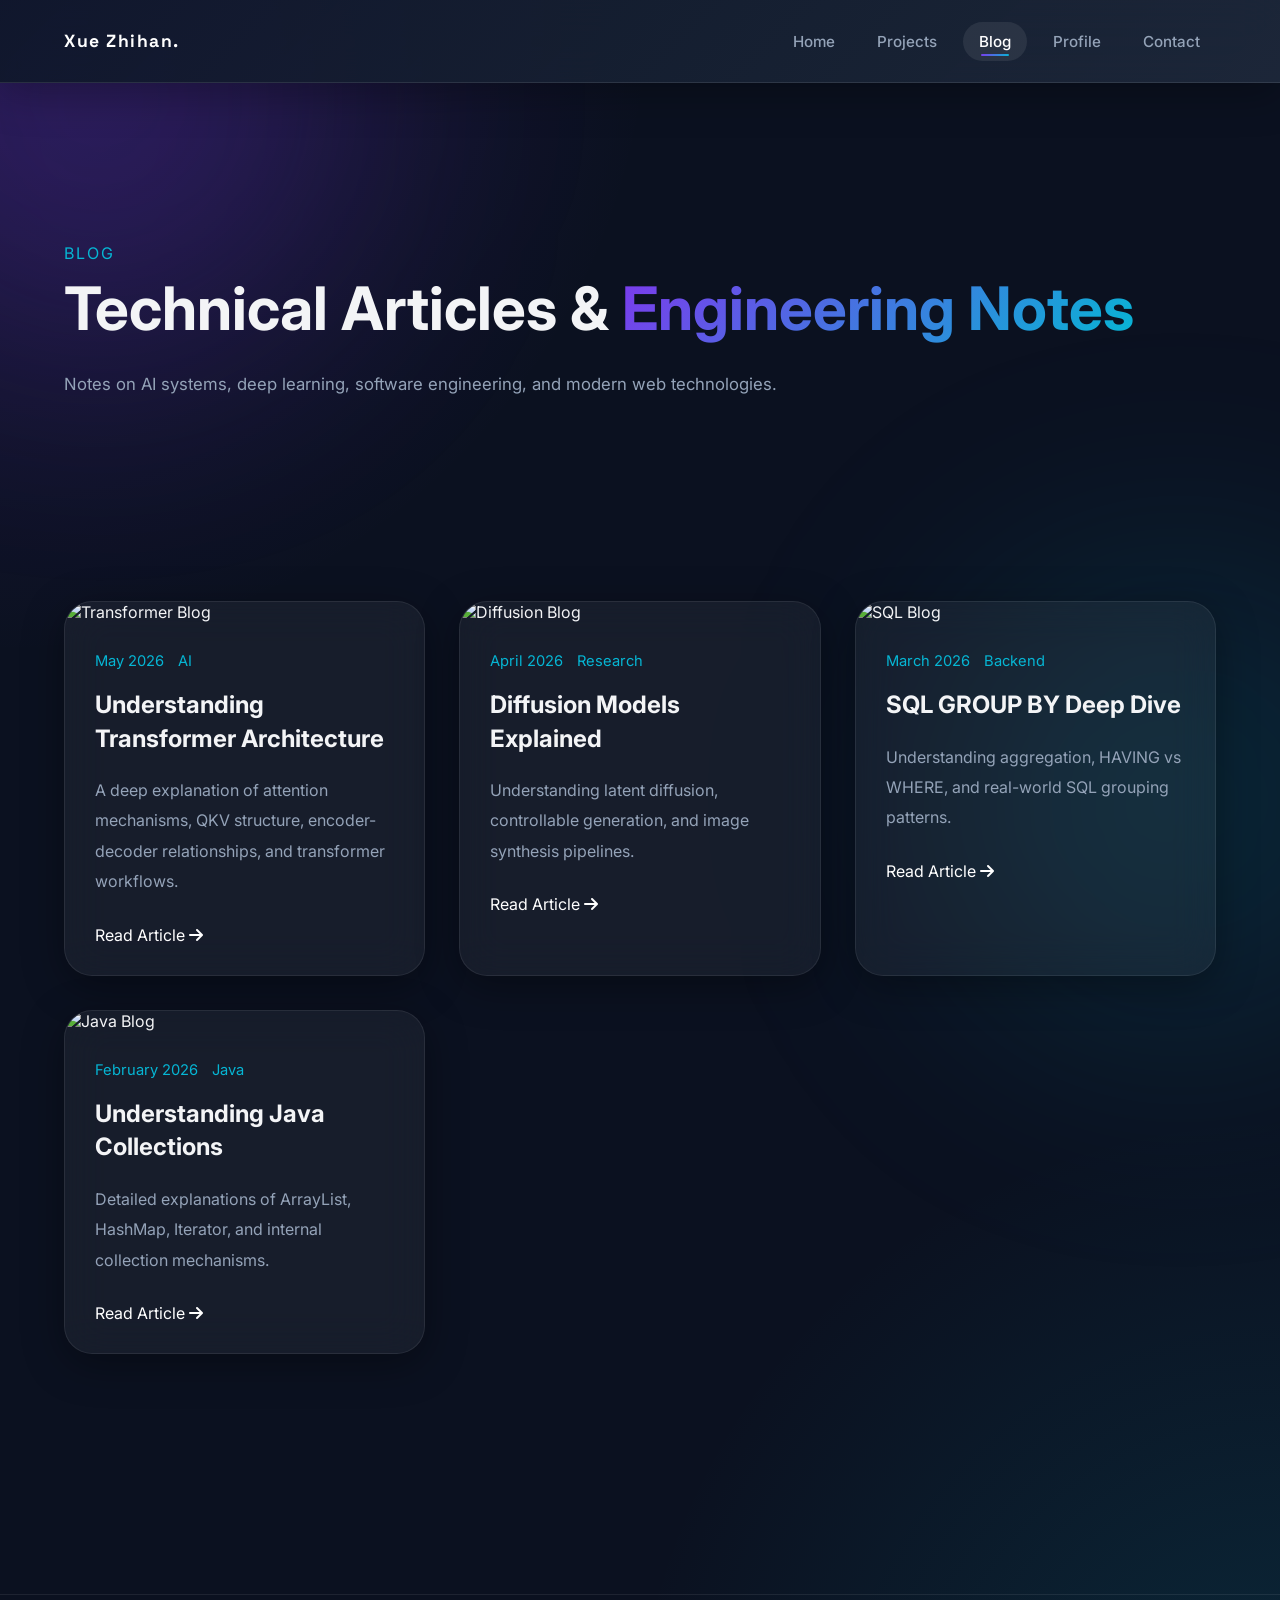
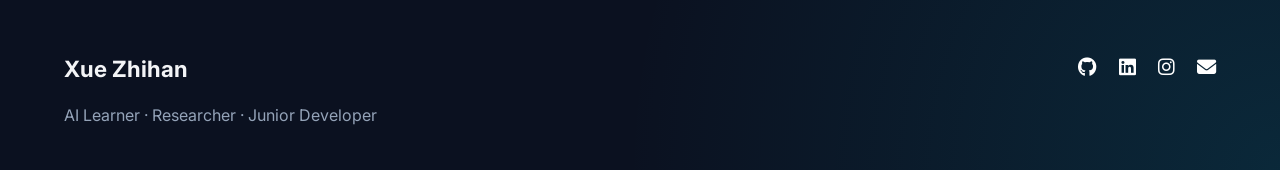
==== blog.html @ e7dc6c8f "0515 update with local website project, NEXT STEP-change images and text subscription" ====
<!DOCTYPE html>
<html lang="en">

<head>

    <meta charset="UTF-8">

    <meta
        name="viewport"
        content="width=device-width, initial-scale=1.0">

    <title>Blog | Xue Zhihan</title>

    <meta
        name="description"
        content="Technical blogs and AI engineering notes.">

    <!-- FONTS -->
    <link rel="preconnect"
        href="https://fonts.googleapis.com">

    <link rel="preconnect"
        href="https://fonts.gstatic.com"
        crossorigin>

    <link
        href="https://fonts.googleapis.com/css2?family=Inter:wght@300;400;500;600;700;800&family=Space+Grotesk:wght@400;500;700&display=swap"
        rel="stylesheet">

    <!-- ICONS -->
    <link rel="stylesheet"
        href="https://cdnjs.cloudflare.com/ajax/libs/font-awesome/6.5.2/css/all.min.css">

    <!-- CSS -->
    <link rel="stylesheet"
        href="css/style.css">

    <link rel="stylesheet"
        href="css/components.css">

    <link rel="stylesheet"
        href="css/animations.css">

    <link rel="stylesheet"
        href="css/responsive.css">

</head>

<body>

    <!-- BACKGROUND -->
    <div class="background-glow glow-1"></div>
    <div class="background-glow glow-2"></div>

    <!-- NAVBAR -->
<header class="navbar">

    <div class="container navbar-container">

        <a href="index.html"
            class="logo">
            Xue Zhihan.
        </a>

        <nav class="nav-links">

            <a href="index.html"
                class="nav-link">
                Home
            </a>

            <a href="works.html"
                class="nav-link">
                Projects
            </a>

            <a href="blog.html"
                class="nav-link active">
                Blog
            </a>

            <a href="profile.html"
                class="nav-link">
                Profile
            </a>

            <a href="contact.html"
                class="nav-link">
                Contact
            </a>

        </nav>

        <div class="menu-toggle">

            <span></span>
            <span></span>
            <span></span>

        </div>

    </div>

    <div class="mobile-menu">

        <a href="index.html">Home</a>
        <a href="works.html">Projects</a>
        <a href="blog.html">Blog</a>
        <a href="profile.html">Profile</a>
        <a href="contact.html">Contact</a>

    </div>

</header>

    <!-- MAIN -->
    <main class="page-main">

        <!-- PAGE HERO -->
        <section class="page-hero container">

            <p class="section-tag">
                BLOG
            </p>

            <h1 class="page-title-large">
                Technical Articles &
                <span class="gradient-text">
                    Engineering Notes
                </span>
            </h1>

            <p class="page-description">
                Notes on AI systems,
                deep learning,
                software engineering,
                and modern web technologies.
            </p>

        </section>

        <!-- BLOG GRID -->
        <section class="container section">

            <div class="blog-page-grid">

                <!-- BLOG 1 -->
                <article class="blog-page-card glass-card">

                    <!-- TODO:
                    推荐图片：
                    Transformer结构图
                    AI可视化
                    深色代码编辑器
                    -->
                    <img src="assets/images/blog/blog1.jpg"
                        alt="Transformer Blog">

                    <div class="blog-page-content">

                        <div class="blog-meta">

                            <span>
                                May 2026
                            </span>

                            <span>
                                AI
                            </span>

                        </div>

                        <h2>
                            Understanding Transformer Architecture
                        </h2>

                        <p>
                            A deep explanation of attention mechanisms,
                            QKV structure,
                            encoder-decoder relationships,
                            and transformer workflows.
                        </p>

                        <!-- TODO:
                        后续可替换为具体文章页面
                        -->
                        <a href="#">
                            Read Article
                            <i class="fa-solid fa-arrow-right"></i>
                        </a>

                    </div>

                </article>

                <!-- BLOG 2 -->
                <article class="blog-page-card glass-card">

                    <!-- TODO:
                    推荐图片：
                    AI生成图片
                    Diffusion可视化
                    -->
                    <img src="assets/images/blog/blog2.jpg"
                        alt="Diffusion Blog">

                    <div class="blog-page-content">

                        <div class="blog-meta">

                            <span>
                                April 2026
                            </span>

                            <span>
                                Research
                            </span>

                        </div>

                        <h2>
                            Diffusion Models Explained
                        </h2>

                        <p>
                            Understanding latent diffusion,
                            controllable generation,
                            and image synthesis pipelines.
                        </p>

                        <a href="#">
                            Read Article
                            <i class="fa-solid fa-arrow-right"></i>
                        </a>

                    </div>

                </article>

                <!-- BLOG 3 -->
                <article class="blog-page-card glass-card">

                    <!-- TODO:
                    推荐图片：
                    深色代码桌面
                    SQL可视化
                    -->
                    <img src="assets/images/blog/blog3.jpg"
                        alt="SQL Blog">

                    <div class="blog-page-content">

                        <div class="blog-meta">

                            <span>
                                March 2026
                            </span>

                            <span>
                                Backend
                            </span>

                        </div>

                        <h2>
                            SQL GROUP BY Deep Dive
                        </h2>

                        <p>
                            Understanding aggregation,
                            HAVING vs WHERE,
                            and real-world SQL grouping patterns.
                        </p>

                        <a href="#">
                            Read Article
                            <i class="fa-solid fa-arrow-right"></i>
                        </a>

                    </div>

                </article>

                <!-- BLOG 4 -->
                <article class="blog-page-card glass-card">

                    <!-- TODO:
                    推荐图片：
                    Java开发环境
                    IDE深色主题
                    -->
                    <img src="assets/images/blog/blog4.jpg"
                        alt="Java Blog">

                    <div class="blog-page-content">

                        <div class="blog-meta">

                            <span>
                                February 2026
                            </span>

                            <span>
                                Java
                            </span>

                        </div>

                        <h2>
                            Understanding Java Collections
                        </h2>

                        <p>
                            Detailed explanations of
                            ArrayList,
                            HashMap,
                            Iterator,
                            and internal collection mechanisms.
                        </p>

                        <a href="#">
                            Read Article
                            <i class="fa-solid fa-arrow-right"></i>
                        </a>

                    </div>

                </article>

            </div>

        </section>

    </main>

    <!-- FOOTER -->
    <footer class="footer">

        <div class="container footer-container">

            <div class="footer-left">

                <h3>
                    Xue Zhihan
                </h3>

                <p>
                    AI Learner · Researcher · Junior Developer
                </p>

            </div>

            <div class="footer-social-icons">

                <!-- TODO:
                    替换为你的 GitHub URL
                    -->
                    <a href="https://github.com/milky245"
                        target="_blank">

                        <i class="fa-brands fa-github"></i>

                    </a>

                    <!-- TODO:
                    替换为你的 LinkedIn URL
                    -->
                    <a href="www.linkedin.com/in/zhihan-xue-b9a13540b"
                        target="_blank">

                        <i class="fa-brands fa-linkedin"></i>

                    </a>

                    <!-- TODO:
                    替换为你的 Instagram URL
                    -->
                    <a href="https://www.instagram.com/milkyx245/"
                        target="_blank">

                        <i class="fa-brands fa-instagram"></i>

                    </a>

                    <!-- TODO:
                    替换为你的邮箱
                    -->
                    <a href="mailto:yourmail@example.com">

                        <i class="fa-solid fa-envelope"></i>

                    </a>

            </div>

        </div>

    </footer>

    <!-- JS -->
    <script src="js/main.js"></script>
    <script src="js/typing.js"></script>
    <script src="js/particles.js"></script>

</body>

</html>
---- css/style.css ----
:root {

    --bg:
        #0b1120;

    --bg-secondary:
        #111827;

    --bg-card:
        rgba(255,255,255,0.05);

    --bg-card-strong:
        rgba(255,255,255,0.08);

    --border:
        rgba(255,255,255,0.08);

    --border-hover:
        rgba(255,255,255,0.18);

    --text:
        #f3f4f6;

    --text-secondary:
        #94a3b8;

    --primary:
        #7c3aed;

    --secondary:
        #06b6d4;

    --gradient:
        linear-gradient(
            135deg,
            #7c3aed 0%,
            #06b6d4 100%
        );

    --shadow:
        0 10px 40px rgba(0,0,0,0.35);

    --radius:
        28px;

    --transition:
        0.35s ease;
}

/* RESET */

* {
    margin: 0;
    padding: 0;
    box-sizing: border-box;
}

html {

    scroll-behavior: smooth;
}

body {

    background:
        radial-gradient(
            circle at top left,
            rgba(124,58,237,0.18),
            transparent 30%
        ),

        radial-gradient(
            circle at bottom right,
            rgba(6,182,212,0.14),
            transparent 30%
        ),

        var(--bg);

    color: var(--text);

    font-family:
        "Inter",
        sans-serif;

    overflow-x: hidden;
}

/* NOISE TEXTURE */

body::before {

    content: "";

    position: fixed;

    inset: 0;

    z-index: -1;

    opacity: 0.03;

    pointer-events: none;

    /*
    TODO:
    推荐放置:
    深色颗粒noise纹理

    文件路径:
    assets/images/textures/noise.png
    */
    background-image:
        url("../assets/images/textures/noise.png");
}

/* CONTAINER */

.container {

    width:
        min(1200px, 90%);

    margin: auto;
}

/* BACKGROUND GLOW */

.background-glow {

    position: fixed;

    width: 500px;
    height: 500px;

    border-radius: 50%;

    filter: blur(120px);

    z-index: -2;
}

.glow-1 {

    top: -150px;
    left: -150px;

    background:
        rgba(124,58,237,0.18);
}

.glow-2 {

    bottom: -150px;
    right: -150px;

    background:
        rgba(6,182,212,0.12);
}

/* HEADER */

.header {

    position: sticky;

    top: 0;

    z-index: 999;

    backdrop-filter: blur(18px);

    background:
        rgba(11,17,32,0.72);

    border-bottom:
        1px solid var(--border);
}

.navbar {

    height: 82px;

    display: flex;

    align-items: center;

    justify-content: space-between;

    z-index: 1000;
}

.logo {

    color: white;

    text-decoration: none;

    font-size: 1.1rem;

    font-weight: 800;

    letter-spacing: 2px;

    font-family:
        "Space Grotesk",
        sans-serif;
}

.nav-links {

    display: flex;

    gap: 34px;

    list-style: none;
}

.nav-links a {

    position: relative;

    text-decoration: none;

    color:
        var(--text-secondary);

    transition:
        var(--transition);
}

.nav-links a:hover,
.nav-active {

    color: white;
}

/* HERO */

.hero {

    min-height: 100vh;

    display: grid;

    grid-template-columns:
        1fr 1fr;

    align-items: center;

    gap: 80px;
}

.hero-tag {

    margin-bottom: 24px;

    color: var(--secondary);

    letter-spacing: 2px;

    font-size: 0.95rem;
}

.hero h1 {

    font-size: 76px;

    line-height: 1.05;

    margin-bottom: 28px;

    font-weight: 800;
}

.gradient-text {

    background:
        var(--gradient);

    background-clip: text;

    -webkit-background-clip: text;

    -webkit-text-fill-color: transparent;
}

.hero-description {

    color:
        var(--text-secondary);

    font-size: 1.1rem;

    line-height: 1.9;

    max-width: 640px;
}

.hero-buttons {

    display: flex;

    gap: 20px;

    margin-top: 42px;
}

.hero-image {

    width: 100%;

    max-width: 430px;

    margin-left: auto;

    display: block;
}

/* PAGE HERO */

.page-main {

    padding-top: 80px;

    padding-bottom: 120px;
}

.page-hero {

    padding-top: 80px;

    padding-bottom: 80px;
}

.page-title-large {

    font-size: 68px;

    line-height: 1.1;

    margin-bottom: 28px;
}

.page-description {

    color:
        var(--text-secondary);

    max-width: 720px;

    line-height: 1.9;

    font-size: 1.05rem;
}

/* SECTION */

.section {

    padding: 120px 0;
}

.section-title-wrapper {

    margin-bottom: 60px;
}

.section-tag {

    color: var(--secondary);

    letter-spacing: 2px;

    margin-bottom: 12px;
}

.section-title {

    font-size: 52px;
}

/* GLASS CARD */

.glass-card {

    background:
        var(--bg-card);

    border:
        1px solid var(--border);

    backdrop-filter:
        blur(20px);

    border-radius:
        var(--radius);

    box-shadow:
        var(--shadow);
}

/* ABOUT */

.about-card {

    padding: 52px;

    color:
        var(--text-secondary);

    line-height: 2;

    font-size: 1.05rem;
}

/* TECH */

.tech-grid {

    display: grid;

    grid-template-columns:
        repeat(
            auto-fit,
            minmax(180px,1fr)
        );

    gap: 20px;
}

.tech-card {

    padding: 30px;

    text-align: center;

    border-radius: 22px;

    background:
        rgba(255,255,255,0.03);

    border:
        1px solid var(--border);
}

/* PROJECTS */

.project-grid {

    display: grid;

    grid-template-columns:
        repeat(
            auto-fit,
            minmax(360px,1fr)
        );

    gap: 34px;
}

.project-card {

    overflow: hidden;
}

.project-card img {

    width: 100%;

    height: 240px;

    object-fit: cover;
}

.project-content {

    padding: 30px;
}

.project-top {

    display: flex;

    justify-content: space-between;

    align-items: center;

    margin-bottom: 22px;
}

.project-category {

    color: var(--secondary);

    font-size: 0.9rem;
}

.project-year {

    color:
        var(--text-secondary);

    font-size: 0.9rem;
}

.project-content h3 {

    font-size: 1.5rem;

    margin-bottom: 20px;
}

.project-content p {

    color:
        var(--text-secondary);

    line-height: 1.9;
}

.project-tags {

    display: flex;

    flex-wrap: wrap;

    gap: 12px;

    margin-top: 28px;
}

.project-tags span {

    padding:
        8px 14px;

    border-radius: 999px;

    background:
        rgba(255,255,255,0.06);

    font-size: 0.9rem;
}

.project-links {

    display: flex;

    gap: 24px;

    margin-top: 34px;
}

.project-links a {

    color: white;

    text-decoration: none;
}

/* BLOG */

.blog-preview-grid,
.blog-page-grid {

    display: grid;

    grid-template-columns:
        repeat(
            auto-fit,
            minmax(340px,1fr)
        );

    gap: 34px;
}

.blog-card,
.blog-page-card {

    overflow: hidden;
}

.blog-card img,
.blog-page-card img {

    width: 100%;

    height: 240px;

    object-fit: cover;
}

.blog-content,
.blog-page-content {

    padding: 30px;
}

.blog-meta {

    display: flex;

    gap: 14px;

    margin-bottom: 18px;

    color:
        var(--secondary);

    font-size: 0.92rem;
}

.blog-page-content h2 {

    margin-bottom: 20px;

    line-height: 1.4;
}

.blog-page-content p {

    color:
        var(--text-secondary);

    line-height: 1.9;

    margin-bottom: 28px;
}

.blog-page-content a {

    text-decoration: none;

    color: white;
}

/* CONTACT CTA */

.contact-cta {

    padding-bottom: 180px;
}

.contact-box {

    padding: 90px;

    text-align: center;
}

.contact-box h2 {

    font-size: 54px;

    margin-bottom: 24px;
}

.contact-box p {

    color:
        var(--text-secondary);

    margin-bottom: 42px;

    line-height: 1.9;
}

/* FOOTER */

.footer {

    border-top:
        1px solid var(--border);

    padding-top: 60px;

    padding-bottom: 40px;
}

.footer-container {

    display: flex;

    justify-content: space-between;

    gap: 60px;
}

.footer-left h3 {

    margin-bottom: 18px;

    font-size: 1.4rem;
}

.footer-left p {

    color:
        var(--text-secondary);

    line-height: 1.9;
}

.footer-description {

    margin-top: 16px;

    max-width: 420px;
}

.footer-links {

    display: flex;

    gap: 70px;
}

.footer-column {

    display: flex;

    flex-direction: column;

    gap: 16px;
}

.footer-column h4 {

    margin-bottom: 10px;
}

.footer-column a {

    text-decoration: none;

    color:
        var(--text-secondary);

    transition:
        var(--transition);
}

.footer-column a:hover {

    color: white;
}

.footer-bottom {

    margin-top: 60px;

    border-top:
        1px solid var(--border);

    padding-top: 32px;
}

.footer-bottom-content {

    display: flex;

    justify-content: space-between;

    align-items: center;
}

.footer-bottom p {

    color:
        var(--text-secondary);
}

.footer-social-icons {

    display: flex;

    gap: 22px;
}

.footer-social-icons a {

    color: white;

    font-size: 1.2rem;
}

/* PROFILE */

.profile-layout {

    display: grid;

    grid-template-columns:
        340px 1fr;

    gap: 36px;
}

.profile-left {

    padding: 34px;

    height: fit-content;
}

.profile-avatar {

    width: 100%;

    border-radius: 22px;

    margin-bottom: 28px;
}

.profile-basic-info h2 {

    margin-bottom: 10px;
}

.profile-basic-info p {

    color:
        var(--text-secondary);
}

.profile-socials {

    display: flex;

    gap: 18px;

    margin-top: 32px;
}

.profile-socials a {

    width: 48px;
    height: 48px;

    border-radius: 50%;

    display: flex;

    align-items: center;

    justify-content: center;

    background:
        rgba(255,255,255,0.05);

    color: white;

    text-decoration: none;
}

.profile-right {

    display: flex;

    flex-direction: column;

    gap: 28px;
}

.profile-section-card {

    padding: 36px;
}

.profile-section-title {

    display: flex;

    align-items: center;

    gap: 14px;

    margin-bottom: 26px;
}

.profile-section-title span {

    width: 12px;
    height: 12px;

    border-radius: 50%;

    background:
        var(--secondary);
}

.profile-section-card p {

    color:
        var(--text-secondary);

    line-height: 1.9;
}

/* TIMELINE */

.timeline {

    display: flex;

    flex-direction: column;

    gap: 32px;
}

.timeline-item {

    display: flex;

    gap: 22px;
}

.timeline-dot {

    width: 14px;
    height: 14px;

    border-radius: 50%;

    margin-top: 10px;

    background:
        var(--secondary);
}

.timeline-date {

    color:
        var(--secondary);

    margin-bottom: 8px;
}

.timeline-content h4 {

    margin-bottom: 12px;
}

/* SKILLS */

.skills-grid {

    display: flex;

    flex-wrap: wrap;

    gap: 16px;
}

.skill-item {

    padding:
        12px 18px;

    border-radius: 999px;

    background:
        rgba(255,255,255,0.05);
}

/* RESUME */

.resume-card {

    display: flex;

    align-items: center;

    justify-content: space-between;

    gap: 30px;
}

/* CONTACT PAGE */

.contact-layout {

    display: grid;

    grid-template-columns:
        420px 1fr;

    gap: 34px;
}

.contact-info-card,
.contact-form-card {

    padding: 40px;
}

.contact-info-header,
.contact-form-header {

    margin-bottom: 40px;
}

.contact-info-header p,
.contact-form-header p {

    color:
        var(--text-secondary);

    margin-top: 12px;

    line-height: 1.9;
}

.contact-info-list {

    display: flex;

    flex-direction: column;

    gap: 28px;
}

.contact-info-item {

    display: flex;

    gap: 20px;
}

.contact-icon {

    width: 54px;
    height: 54px;

    border-radius: 18px;

    background:
        rgba(255,255,255,0.05);

    display: flex;

    align-items: center;

    justify-content: center;

    font-size: 1.1rem;
}

.contact-info-item h4 {

    margin-bottom: 8px;
}

.contact-info-item a,
.contact-info-item p {

    color:
        var(--text-secondary);

    text-decoration: none;
}

/* FORM */

.contact-form {

    display: flex;

    flex-direction: column;

    gap: 28px;
}

.form-group {

    display: flex;

    flex-direction: column;

    gap: 14px;
}

.form-group label {

    font-size: 0.95rem;
}

.form-group input,
.form-group textarea {

    padding: 18px 20px;

    border-radius: 18px;

    border:
        1px solid var(--border);

    background:
        rgba(255,255,255,0.03);

    color: white;

    outline: none;

    font-size: 1rem;

    resize: none;
}

.form-button {

    border: none;

    cursor: pointer;
}

.form-button:hover {

    transform:
        translateY(-2px);
}

/* BUTTONS */

.btn-primary {

    display: inline-flex;

    align-items: center;

    justify-content: center;

    gap: 10px;

    padding:
        16px 30px;

    border-radius: 999px;

    background:
        var(--gradient);

    color: white;

    text-decoration: none;

    font-weight: 600;

    transition:
        var(--transition);

    box-shadow:
        0 10px 30px rgba(124,58,237,0.25);
}

.btn-primary:hover {

    transform:
        translateY(-4px);

    box-shadow:
        0 18px 40px rgba(124,58,237,0.35);
}

.btn-secondary {

    display: inline-flex;

    align-items: center;

    justify-content: center;

    gap: 10px;

    padding:
        16px 30px;

    border-radius: 999px;

    background:
        rgba(255,255,255,0.04);

    border:
        1px solid var(--border);

    color: white;

    text-decoration: none;

    transition:
        var(--transition);
}

.btn-secondary:hover {

    background:
        rgba(255,255,255,0.08);

    border:
        1px solid var(--border-hover);

    transform:
        translateY(-4px);
}

/* LINKS */

a {

    transition:
        var(--transition);
}

/* IMAGE HOVER */

.project-card img,
.blog-card img,
.blog-page-card img {

    transition:
        0.7s ease;
}

.project-card:hover img,
.blog-card:hover img,
.blog-page-card:hover img {

    transform:
        scale(1.05);
}

/* CARD HOVER */

.project-card,
.blog-card,
.blog-page-card,
.tech-card,
.profile-section-card,
.contact-info-card,
.contact-form-card {

    transition:
        var(--transition);
}

.project-card:hover,
.blog-card:hover,
.blog-page-card:hover,
.tech-card:hover,
.profile-section-card:hover,
.contact-info-card:hover,
.contact-form-card:hover {

    transform:
        translateY(-8px);

    border:
        1px solid var(--border-hover);
}

/* SCROLLBAR */

::-webkit-scrollbar {

    width: 10px;
}

::-webkit-scrollbar-track {

    background:
        #0f172a;
}

::-webkit-scrollbar-thumb {

    background:
        rgba(255,255,255,0.12);

    border-radius: 999px;
}

::-webkit-scrollbar-thumb:hover {

    background:
        rgba(255,255,255,0.24);
}

/* TEXT SELECTION */

::selection {

    background:
        rgba(124,58,237,0.4);

    color: white;
}

/* INPUT PLACEHOLDER */

input::placeholder,
textarea::placeholder {

    color:
        rgba(255,255,255,0.35);
}

/* UTILITIES */

.text-center {

    text-align: center;
}

.mt-20 {

    margin-top: 20px;
}

.mt-40 {

    margin-top: 40px;
}

.mt-60 {

    margin-top: 60px;
}

.hidden {

    display: none;
}

#particles-canvas {
    position: absolute;
    inset: 0;
    width: 100%;
    height: 100%;
    z-index: 0;
    pointer-events: none;
}

.typing-text {
    font-size: 1.2rem;
    color: var(--text-secondary);
    min-height: 40px;
}

.navbar-scrolled {
    background: rgba(11,17,32,0.75);
    backdrop-filter: blur(20px);
}

.mobile-menu {

    position: fixed;

    top: 70px;
    right: 20px;

    display: flex;
    flex-direction: column;

    gap: 16px;

    opacity: 0;
    visibility: hidden;

    transition: 0.3s;

    z-index: 2000;

}

.mobile-menu.active {
    opacity: 1;
    visibility: visible;
}

.reveal {
    opacity: 0;
    transform: translateY(40px);
    transition:
        opacity 1s ease,
        transform 1s ease;
}

.revealed {
    opacity: 1;
    transform: translateY(0);
}

.ripple {
    position: absolute;
    border-radius: 50%;
    transform: scale(0);
    animation: ripple-animation 0.7s linear;
    background: rgba(255,255,255,0.4);
    width: 200px;
    height: 200px;
    pointer-events: none;
}

@keyframes ripple-animation {

    to {

        transform: scale(4);
        opacity: 0;

    }

}
/* =========================================================
   INDEX PAGE FIX
   Fix navbar / hero image / about section
========================================================= */

/* ---------- NAVBAR FIX ---------- */

.navbar {
    position: sticky;
    top: 0;
    left: 0;
    z-index: 3000;

    width: 100%;

    background:
        linear-gradient(
            135deg,
            rgba(15, 23, 42, 0.94),
            rgba(30, 41, 59, 0.9)
        );

    backdrop-filter: blur(22px);
    -webkit-backdrop-filter: blur(22px);

    border-bottom: 1px solid rgba(255,255,255,0.1);

    box-shadow:
        0 12px 40px rgba(0,0,0,0.28);

    height: auto;
}

.navbar-container {
    height: 82px;

    display: flex;
    align-items: center;
    justify-content: space-between;
}

.logo {
    color: #ffffff;
    text-decoration: none;

    font-size: 1.1rem;
    font-weight: 800;
    letter-spacing: 1.5px;
}

.nav-links {
    display: flex;
    align-items: center;
    gap: 10px;
}

.nav-link {
    position: relative;

    display: inline-flex;
    align-items: center;
    justify-content: center;

    padding: 10px 16px;

    border-radius: 999px;

    color: var(--text-secondary);
    text-decoration: none;

    font-size: 0.95rem;
    font-weight: 500;

    transition: 0.3s ease;
}

.nav-link:hover,
.nav-link.active {
    color: #ffffff;

    background:
        rgba(255,255,255,0.08);
}

.nav-link.active::after {
    content: "";

    position: absolute;
    left: 18px;
    right: 18px;
    bottom: 5px;

    height: 2px;
    border-radius: 999px;

    background: var(--gradient);
}

/* mobile button default hidden on desktop */
.menu-toggle {
    display: none;
}


/* ---------- HERO LAYOUT FIX ---------- */

.hero {
    position: relative;

    min-height: calc(100vh - 82px);

    display: flex;
    align-items: center;

    padding: 90px 0 80px;

    overflow: hidden;
}

.hero-container {
    position: relative;
    z-index: 2;

    display: grid;
    grid-template-columns: 420px minmax(0, 1fr);
    align-items: center;
    gap: 80px;
}

/* Put profile image on the LEFT */
.hero-image {
    order: 1;

    width: 100%;
    max-width: 380px;

    margin: 0;
    justify-self: center;
}

.hero-content {
    order: 2;

    max-width: 760px;
}

.hero-image img {
    display: block;

    width: 360px;
    height: 460px;

    object-fit: cover;
    object-position: center;

    border-radius: 36px;

    border: 1px solid rgba(255,255,255,0.16);

    box-shadow:
        0 30px 90px rgba(0,0,0,0.45),
        0 0 70px rgba(124,58,237,0.22);

    background:
        rgba(255,255,255,0.04);
}

.hero-title {
    font-size: 76px;
    line-height: 1.05;

    margin-bottom: 28px;

    font-weight: 800;
    letter-spacing: -2px;
}

.hero-title span {
    display: inline-block;

    background: var(--gradient);
    background-clip: text;
    -webkit-background-clip: text;
    -webkit-text-fill-color: transparent;
}

.hero-glow {
    position: absolute;

    width: 520px;
    height: 520px;

    left: 4%;
    top: 18%;

    border-radius: 50%;

    background:
        radial-gradient(
            circle,
            rgba(124,58,237,0.25),
            transparent 65%
        );

    filter: blur(60px);

    z-index: 0;
    pointer-events: none;
}

.hero-content,
.hero-image {
    position: relative;
    z-index: 2;
}


/* ---------- ABOUT SECTION FIX ---------- */

.about-grid {
    display: grid;
    grid-template-columns: minmax(0, 1.25fr) minmax(320px, 0.75fr);
    gap: 32px;
    align-items: stretch;
}

.about-text,
.about-skills {
    padding: 42px;
}

.about-text p {
    color: var(--text-secondary);

    font-size: 1.05rem;
    line-height: 2;

    margin-bottom: 22px;
}

.about-text p:last-child {
    margin-bottom: 0;
}

.about-skills {
    display: flex;
    flex-direction: column;
    gap: 18px;
}

.about-skills .skill-item {
    display: flex;
    align-items: center;
    justify-content: space-between;

    padding: 18px 20px;

    border-radius: 18px;

    background:
        rgba(255,255,255,0.045);

    border:
        1px solid rgba(255,255,255,0.08);
}

.about-skills .skill-item span:first-child {
    color: #ffffff;
    font-weight: 600;
}

.about-skills .skill-item span:last-child {
    color: var(--secondary);
    font-size: 0.92rem;
}


/* ---------- PROJECTS CLASS NAME COMPATIBILITY FIX ---------- */
/* index.html uses .projects-grid, while old css uses .project-grid */

.projects-grid {
    display: grid;

    grid-template-columns:
        repeat(
            auto-fit,
            minmax(360px, 1fr)
        );

    gap: 34px;
}

/* =========================================================
   ABOUT LOGO COLUMN
========================================================= */

.about-text {
    display: grid;
    grid-template-columns: 96px minmax(0, 1fr);
    gap: 28px;
    align-items: center;
}

.about-logo-column {
    display: flex;
    flex-direction: column;
    gap: 16px;
    align-items: center;
}

.about-logo-img {
    width: 80px;
    height: 80px;

    object-fit: contain;
    object-position: center;

    padding: 12px;

    border-radius: 22px;

    background:
        rgba(255,255,255,0.06);

    border:
        1px solid rgba(255,255,255,0.16);

    box-shadow:
        0 18px 45px rgba(0,0,0,0.28),
        0 0 38px rgba(124,58,237,0.14);

    transition: 0.35s ease;
}

.about-logo-img:hover {
    transform: translateY(-4px) scale(1.04);

    border-color:
        rgba(255,255,255,0.28);

    box-shadow:
        0 22px 55px rgba(0,0,0,0.36),
        0 0 48px rgba(6,182,212,0.18);
}

.about-text-content p {
    color: var(--text-secondary);

    font-size: 1.05rem;
    line-height: 2;

    margin-bottom: 22px;
}

.about-text-content p:last-child {
    margin-bottom: 0;
}
---- css/components.css ----
/*
========================================
COMPONENTS
Reusable UI Components
========================================
*/

/* BADGE */

.badge {

    display: inline-flex;

    align-items: center;

    gap: 8px;

    padding:
        10px 18px;

    border-radius: 999px;

    background:
        rgba(255,255,255,0.05);

    border:
        1px solid rgba(255,255,255,0.08);

    color: white;

    font-size: 0.92rem;
}

/* ICON BOX */

.icon-box {

    width: 64px;
    height: 64px;

    border-radius: 22px;

    display: flex;

    align-items: center;

    justify-content: center;

    background:
        rgba(255,255,255,0.04);

    border:
        1px solid rgba(255,255,255,0.06);

    font-size: 1.4rem;

    color: white;
}

/* DIVIDER */

.divider {

    width: 100%;

    height: 1px;

    background:
        rgba(255,255,255,0.08);

    margin:
        60px 0;
}

/* FEATURE CARD */

.feature-card {

    padding: 36px;

    border-radius: 28px;

    background:
        rgba(255,255,255,0.04);

    border:
        1px solid rgba(255,255,255,0.08);

    transition:
        0.35s ease;
}

.feature-card:hover {

    transform:
        translateY(-6px);

    border:
        1px solid rgba(255,255,255,0.16);
}

.feature-card h3 {

    margin:
        26px 0 18px;

    font-size: 1.5rem;
}

.feature-card p {

    color:
        #94a3b8;

    line-height: 1.9;
}

/* STATUS DOT */

.status-dot {

    width: 10px;
    height: 10px;

    border-radius: 50%;

    background:
        #22c55e;

    box-shadow:
        0 0 12px #22c55e;
}

/* SECTION HEAD */

.section-head {

    display: flex;

    align-items: center;

    justify-content: space-between;

    gap: 20px;

    margin-bottom: 60px;
}

/* MINI TAG */

.mini-tag {

    display: inline-flex;

    align-items: center;

    gap: 10px;

    padding:
        8px 14px;

    border-radius: 999px;

    background:
        rgba(255,255,255,0.05);

    color:
        #94a3b8;

    font-size: 0.82rem;
}

/* OVERLAY */

.image-overlay {

    position: absolute;

    inset: 0;

    background:
        linear-gradient(
            to top,
            rgba(0,0,0,0.7),
            transparent
        );
}

/* HERO DECORATION */

.hero-decoration {

    position: absolute;

    width: 120px;
    height: 120px;

    border-radius: 50%;

    border:
        1px solid rgba(255,255,255,0.08);

    backdrop-filter:
        blur(12px);
}

/* FLOATING CARD */

.floating-card {

    position: absolute;

    padding:
        18px 24px;

    border-radius: 24px;

    background:
        rgba(255,255,255,0.06);

    border:
        1px solid rgba(255,255,255,0.08);

    backdrop-filter:
        blur(20px);

    box-shadow:
        0 10px 30px rgba(0,0,0,0.25);
}

/* QUOTE */

.quote-card {

    padding: 40px;

    border-left:
        4px solid #7c3aed;

    background:
        rgba(255,255,255,0.03);

    border-radius:
        0 24px 24px 0;
}

.quote-card p {

    line-height: 2;

    color:
        #cbd5e1;
}

/* TERMINAL CARD */

.terminal-card {

    overflow: hidden;

    border-radius: 24px;

    border:
        1px solid rgba(255,255,255,0.08);

    background:
        #0f172a;
}

.terminal-top {

    height: 42px;

    display: flex;

    align-items: center;

    gap: 10px;

    padding:
        0 18px;

    background:
        rgba(255,255,255,0.04);
}

.terminal-dot {

    width: 12px;
    height: 12px;

    border-radius: 50%;
}

.terminal-dot.red {

    background: #ef4444;
}

.terminal-dot.yellow {

    background: #f59e0b;
}

.terminal-dot.green {

    background: #22c55e;
}

.terminal-content {

    padding: 28px;

    font-family:
        monospace;

    color:
        #cbd5e1;

    line-height: 1.9;
}

/* GLASS PANEL */

.glass-panel {

    background:
        rgba(255,255,255,0.04);

    border:
        1px solid rgba(255,255,255,0.08);

    backdrop-filter:
        blur(20px);

    border-radius:
        32px;
}

#particles-canvas {
    position: absolute;
    inset: 0;
    width: 100%;
    height: 100%;
    z-index: 0;
}

.typing-text {
    font-size: 1.2rem;
    color: var(--text-secondary);
    min-height: 40px;
}

.navbar-scrolled {
    background: rgba(11,17,32,0.75);
    backdrop-filter: blur(20px);
}

.mobile-menu {

    position: fixed;

    top: 70px;
    right: 20px;

    display: flex;
    flex-direction: column;

    gap: 16px;

    opacity: 0;
    visibility: hidden;

    transition: 0.3s;

    z-index: 2000;

}

.mobile-menu.active {
    opacity: 1;
    visibility: visible;
}

.reveal {
    opacity: 0;
    transform: translateY(40px);
    transition:
        opacity 1s ease,
        transform 1s ease;
}

.revealed {
    opacity: 1;
    transform: translateY(0);
}

.ripple {
    position: absolute;
    border-radius: 50%;
    transform: scale(0);
    animation: ripple-animation 0.7s linear;
    background: rgba(255,255,255,0.4);
    width: 200px;
    height: 200px;
    pointer-events: none;
}

@keyframes ripple-animation {

    to {

        transform: scale(4);
        opacity: 0;

    }

}
---- css/animations.css ----
/*
========================================
ANIMATIONS
========================================
*/

/* FADE IN */

.fade-in {

    animation:
        fadeIn 1s ease forwards;
}

@keyframes fadeIn {

    from {

        opacity: 0;
    }

    to {

        opacity: 1;
    }
}

/* FADE UP */

.fade-up {

    animation:
        fadeUp 1s ease forwards;
}

@keyframes fadeUp {

    from {

        opacity: 0;

        transform:
            translateY(40px);
    }

    to {

        opacity: 1;

        transform:
            translateY(0);
    }
}

/* FLOAT */

.float {

    animation:
        float 6s ease-in-out infinite;
}

@keyframes float {

    0% {

        transform:
            translateY(0px);
    }

    50% {

        transform:
            translateY(-16px);
    }

    100% {

        transform:
            translateY(0px);
    }
}

/* GLOW PULSE */

.glow-pulse {

    animation:
        glowPulse 3s ease infinite;
}

@keyframes glowPulse {

    0% {

        box-shadow:
            0 0 0 rgba(124,58,237,0);
    }

    50% {

        box-shadow:
            0 0 40px rgba(124,58,237,0.3);
    }

    100% {

        box-shadow:
            0 0 0 rgba(124,58,237,0);
    }
}

/* ROTATE */

.rotate-slow {

    animation:
        rotateSlow 18s linear infinite;
}

@keyframes rotateSlow {

    from {

        transform:
            rotate(0deg);
    }

    to {

        transform:
            rotate(360deg);
    }
}

/* SHIMMER */

.shimmer {

    position: relative;

    overflow: hidden;
}

.shimmer::before {

    content: "";

    position: absolute;

    top: 0;
    left: -120%;

    width: 100%;
    height: 100%;

    background:
        linear-gradient(
            90deg,
            transparent,
            rgba(255,255,255,0.08),
            transparent
        );

    animation:
        shimmerMove 3.2s infinite;
}

@keyframes shimmerMove {

    100% {

        left: 120%;
    }
}

/* GRADIENT MOVE */

.gradient-animate {

    background-size:
        300% 300%;

    animation:
        gradientMove 8s ease infinite;
}

@keyframes gradientMove {

    0% {

        background-position:
            0% 50%;
    }

    50% {

        background-position:
            100% 50%;
    }

    100% {

        background-position:
            0% 50%;
    }
}

/* BLUR APPEAR */

.blur-appear {

    animation:
        blurAppear 1s ease forwards;
}

@keyframes blurAppear {

    from {

        opacity: 0;

        filter:
            blur(20px);
    }

    to {

        opacity: 1;

        filter:
            blur(0);
    }
}

/* CARD HOVER GLOW */

.hover-glow:hover {

    box-shadow:
        0 20px 60px rgba(124,58,237,0.25);
}

/* IMAGE ZOOM */

.zoom-hover {

    overflow: hidden;
}

.zoom-hover img {

    transition:
        0.8s ease;
}

.zoom-hover:hover img {

    transform:
        scale(1.08);
}

#particles-canvas {
    position: absolute;
    inset: 0;
    width: 100%;
    height: 100%;
    z-index: 0;
}

.typing-text {
    font-size: 1.2rem;
    color: var(--text-secondary);
    min-height: 40px;
}

.navbar-scrolled {
    background: rgba(11,17,32,0.75);
    backdrop-filter: blur(20px);
}

.mobile-menu {

    position: fixed;

    top: 70px;
    right: 20px;

    display: flex;
    flex-direction: column;

    gap: 16px;

    opacity: 0;
    visibility: hidden;

    transition: 0.3s;

    z-index: 2000;

}


.mobile-menu.active {
    opacity: 1;
    visibility: visible;
}

.reveal {
    opacity: 0;
    transform: translateY(40px);
    transition:
        opacity 1s ease,
        transform 1s ease;
}

.revealed {
    opacity: 1;
    transform: translateY(0);
}

.ripple {
    position: absolute;
    border-radius: 50%;
    transform: scale(0);
    animation: ripple-animation 0.7s linear;
    background: rgba(255,255,255,0.4);
    width: 200px;
    height: 200px;
    pointer-events: none;
}

@keyframes ripple-animation {

    to {

        transform: scale(4);
        opacity: 0;

    }

}
---- css/responsive.css ----
/*
========================================
RESPONSIVE DESIGN
Modern AI Portfolio
========================================
*/

/* =========================
1400px
========================= */

@media (max-width: 1400px) {

    .hero h1 {

        font-size: 68px;
    }

    .page-title-large {

        font-size: 60px;
    }

    .contact-box h2 {

        font-size: 48px;
    }
}

/* =========================
1200px
========================= */

@media (max-width: 1200px) {

    .hero {

        gap: 60px;
    }

    .hero h1 {

        font-size: 60px;
    }

    .page-title-large {

        font-size: 54px;
    }

    .profile-layout {

        grid-template-columns:
            300px 1fr;
    }

    .contact-layout {

        grid-template-columns:
            360px 1fr;
    }

    .footer-links {

        gap: 40px;
    }
}

/* =========================
1024px
========================= */

@media (max-width: 1024px) {

    /* HERO */

    .hero {

        grid-template-columns:
            1fr;

        text-align: center;

        padding-top: 120px;

        min-height: auto;
    }

    .hero-content {

        order: 2;
    }

    .hero-image-wrapper {

        order: 1;
    }

    .hero-description {

        margin:
            0 auto;
    }

    .hero-buttons {

        justify-content: center;
    }

    .hero-image {

        margin:
            0 auto;
    }

    /* PROFILE */

    .profile-layout {

        grid-template-columns:
            1fr;
    }

    .profile-left {

        max-width: 480px;

        margin:
            0 auto;
    }

    /* CONTACT */

    .contact-layout {

        grid-template-columns:
            1fr;
    }

    /* FOOTER */

    .footer-container {

        flex-direction: column;

        align-items: flex-start;
    }

    .footer-links {

        width: 100%;

        justify-content: space-between;
    }

    /* PROJECTS */

    .project-grid {

        grid-template-columns:
            repeat(
                auto-fit,
                minmax(320px,1fr)
            );
    }

    /* BLOG */

    .blog-page-grid,
    .blog-preview-grid {

        grid-template-columns:
            repeat(
                auto-fit,
                minmax(320px,1fr)
            );
    }
}

/* =========================
900px
========================= */

@media (max-width: 900px) {

    .navbar {

        flex-direction: column;

        justify-content: center;

        gap: 18px;

        height: auto;

        padding:
            24px 0;

        z-index: 1000;
    }

    .nav-links {

        flex-wrap: wrap;

        justify-content: center;

        gap: 18px;
    }

    .hero h1 {

        font-size: 52px;
    }

    .page-title-large {

        font-size: 48px;
    }

    .section-title {

        font-size: 42px;
    }

    .contact-box {

        padding: 70px 50px;
    }

    .contact-box h2 {

        font-size: 42px;
    }

    .resume-card {

        flex-direction: column;

        align-items: flex-start;
    }
}

/* =========================
768px
========================= */

@media (max-width: 768px) {

    /* CONTAINER */

    .container {

        width: 92%;
    }

    /* TYPOGRAPHY */

    .hero h1 {

        font-size: 44px;
    }

    .page-title-large {

        font-size: 40px;
    }

    .section-title {

        font-size: 36px;
    }

    .hero-description,
    .page-description {

        font-size: 1rem;
    }

    /* BUTTONS */

    .hero-buttons {

        flex-direction: column;

        align-items: center;
    }

    .btn-primary,
    .btn-secondary {

        width: 100%;

        max-width: 320px;
    }

    /* CARDS */

    .about-card,
    .profile-section-card,
    .contact-info-card,
    .contact-form-card {

        padding: 30px;
    }

    .contact-box {

        padding: 60px 28px;
    }

    .contact-box h2 {

        font-size: 34px;
    }

    /* FOOTER */

    .footer-links {

        flex-direction: column;

        gap: 40px;
    }

    .footer-bottom-content {

        flex-direction: column;

        gap: 24px;
    }

    /* PROJECT */

    .project-content {

        padding: 24px;
    }

    /* BLOG */

    .blog-content,
    .blog-page-content {

        padding: 24px;
    }

    /* FORM */

    .form-group input,
    .form-group textarea {

        padding: 16px 18px;
    }
}

/* =========================
640px
========================= */

@media (max-width: 640px) {

    /* HERO */

    .hero {

        padding-top: 80px;
    }

    .hero h1 {

        font-size: 38px;
    }

    .hero-tag {

        font-size: 0.82rem;
    }

    /* PAGE */

    .page-title-large {

        font-size: 34px;
    }

    .section-title {

        font-size: 30px;
    }

    /* IMAGE */

    .hero-image {

        max-width: 320px;
    }

    /* PROJECT */

    .project-grid {

        grid-template-columns:
            1fr;
    }

    /* BLOG */

    .blog-page-grid,
    .blog-preview-grid {

        grid-template-columns:
            1fr;
    }

    /* TECH */

    .tech-grid {

        grid-template-columns:
            repeat(
                2,
                1fr
            );
    }

    /* TIMELINE */

    .timeline-item {

        gap: 16px;
    }

    /* PROFILE */

    .profile-left {

        padding: 24px;
    }

    .profile-section-card {

        padding: 24px;
    }

    /* CONTACT */

    .contact-info-item {

        flex-direction: column;

        gap: 14px;
    }

    .contact-icon {

        width: 48px;
        height: 48px;
    }
}

/* =========================
480px
========================= */

@media (max-width: 480px) {

    body {

        font-size: 15px;
    }

    .hero h1 {

        font-size: 32px;
    }

    .page-title-large {

        font-size: 30px;
    }

    .section-title {

        font-size: 28px;
    }

    .hero-description {

        line-height: 1.8;
    }

    .nav-links {

        gap: 12px;

        font-size: 0.92rem;
    }

    .hero-buttons {

        margin-top: 34px;
    }

    .btn-primary,
    .btn-secondary {

        padding:
            14px 24px;

        font-size: 0.95rem;
    }

    .project-content h3 {

        font-size: 1.25rem;
    }

    .blog-page-content h2 {

        font-size: 1.3rem;
    }

    .contact-box {

        padding: 50px 22px;
    }

    .contact-box h2 {

        font-size: 28px;
    }

    .footer {

        padding-top: 50px;
    }

    .footer-bottom {

        margin-top: 40px;
    }
}

/* =========================
380px
========================= */

@media (max-width: 380px) {

    .hero h1 {

        font-size: 28px;
    }

    .page-title-large {

        font-size: 26px;
    }

    .section-title {

        font-size: 24px;
    }

    .tech-grid {

        grid-template-columns:
            1fr;
    }

    .nav-links {

        font-size: 0.85rem;
    }

    .project-tags {

        gap: 8px;
    }

    .project-tags span {

        font-size: 0.8rem;
    }

    .footer-social-icons {

        gap: 16px;
    }
}

/* =========================
LANDSCAPE MOBILE
========================= */

@media (max-height: 700px)
and (orientation: landscape) {

    .hero {

        min-height: auto;

        padding:
            120px 0 80px;
    }
}

/* =========================
HIGH RESOLUTION
========================= */

@media (min-width: 1800px) {

    .container {

        width:
            min(1400px, 85%);
    }

    .hero h1 {

        font-size: 92px;
    }

    .page-title-large {

        font-size: 82px;
    }

    .section-title {

        font-size: 64px;
    }
}

/* =========================================================
   INDEX PAGE RESPONSIVE FIX
========================================================= */

@media (max-width: 1024px) {

    .hero-container {
        grid-template-columns: 1fr;
        gap: 50px;

        text-align: center;
    }

    .hero-image {
        order: 1;
        justify-self: center;
    }

    .hero-content {
        order: 2;
        margin: 0 auto;
    }

    .hero-description {
        margin: 0 auto;
    }

    .hero-buttons {
        justify-content: center;
    }

    .about-grid {
        grid-template-columns: 1fr;
    }
}

@media (max-width: 900px) {

    .navbar-container {
        height: 74px;
    }

    .nav-links {
        display: none;
    }

    .menu-toggle {
        display: flex;
        flex-direction: column;
        gap: 6px;

        cursor: pointer;
    }

    .menu-toggle span {
        width: 28px;
        height: 2px;

        border-radius: 999px;

        background: #ffffff;
    }

    .mobile-menu {
        position: absolute;

        top: 74px;
        left: 5%;
        right: 5%;

        padding: 22px;

        border-radius: 24px;

        background:
            rgba(15,23,42,0.96);

        border:
            1px solid rgba(255,255,255,0.1);

        backdrop-filter: blur(20px);

        box-shadow:
            0 20px 50px rgba(0,0,0,0.35);
    }

    .mobile-menu a {
        color: var(--text-secondary);
        text-decoration: none;

        padding: 10px 0;
    }

    .mobile-menu a:hover {
        color: #ffffff;
    }
}

@media (max-width: 768px) {

    .hero {
        padding: 70px 0 70px;
    }

    .hero-title {
        font-size: 46px;
        letter-spacing: -1px;
    }

    .hero-image img {
        width: 300px;
        height: 380px;

        border-radius: 30px;
    }

    .about-text,
    .about-skills {
        padding: 30px;
    }

    .projects-grid {
        grid-template-columns: 1fr;
    }
}

@media (max-width: 480px) {

    .hero-title {
        font-size: 36px;
    }

    .hero-image img {
        width: 260px;
        height: 330px;
    }

    .about-text,
    .about-skills {
        padding: 24px;
    }

    .about-skills .skill-item {
        flex-direction: column;
        align-items: flex-start;
        gap: 8px;
    }
}

/* =========================================================
   ABOUT LOGO COLUMN RESPONSIVE
========================================================= */

@media (max-width: 640px) {

    .about-text {
        grid-template-columns: 1fr;
        gap: 26px;
    }

    .about-logo-column {
        flex-direction: row;
        justify-content: center;
        flex-wrap: wrap;
    }

    .about-logo-img {
        width: 68px;
        height: 68px;
        border-radius: 20px;
    }
}
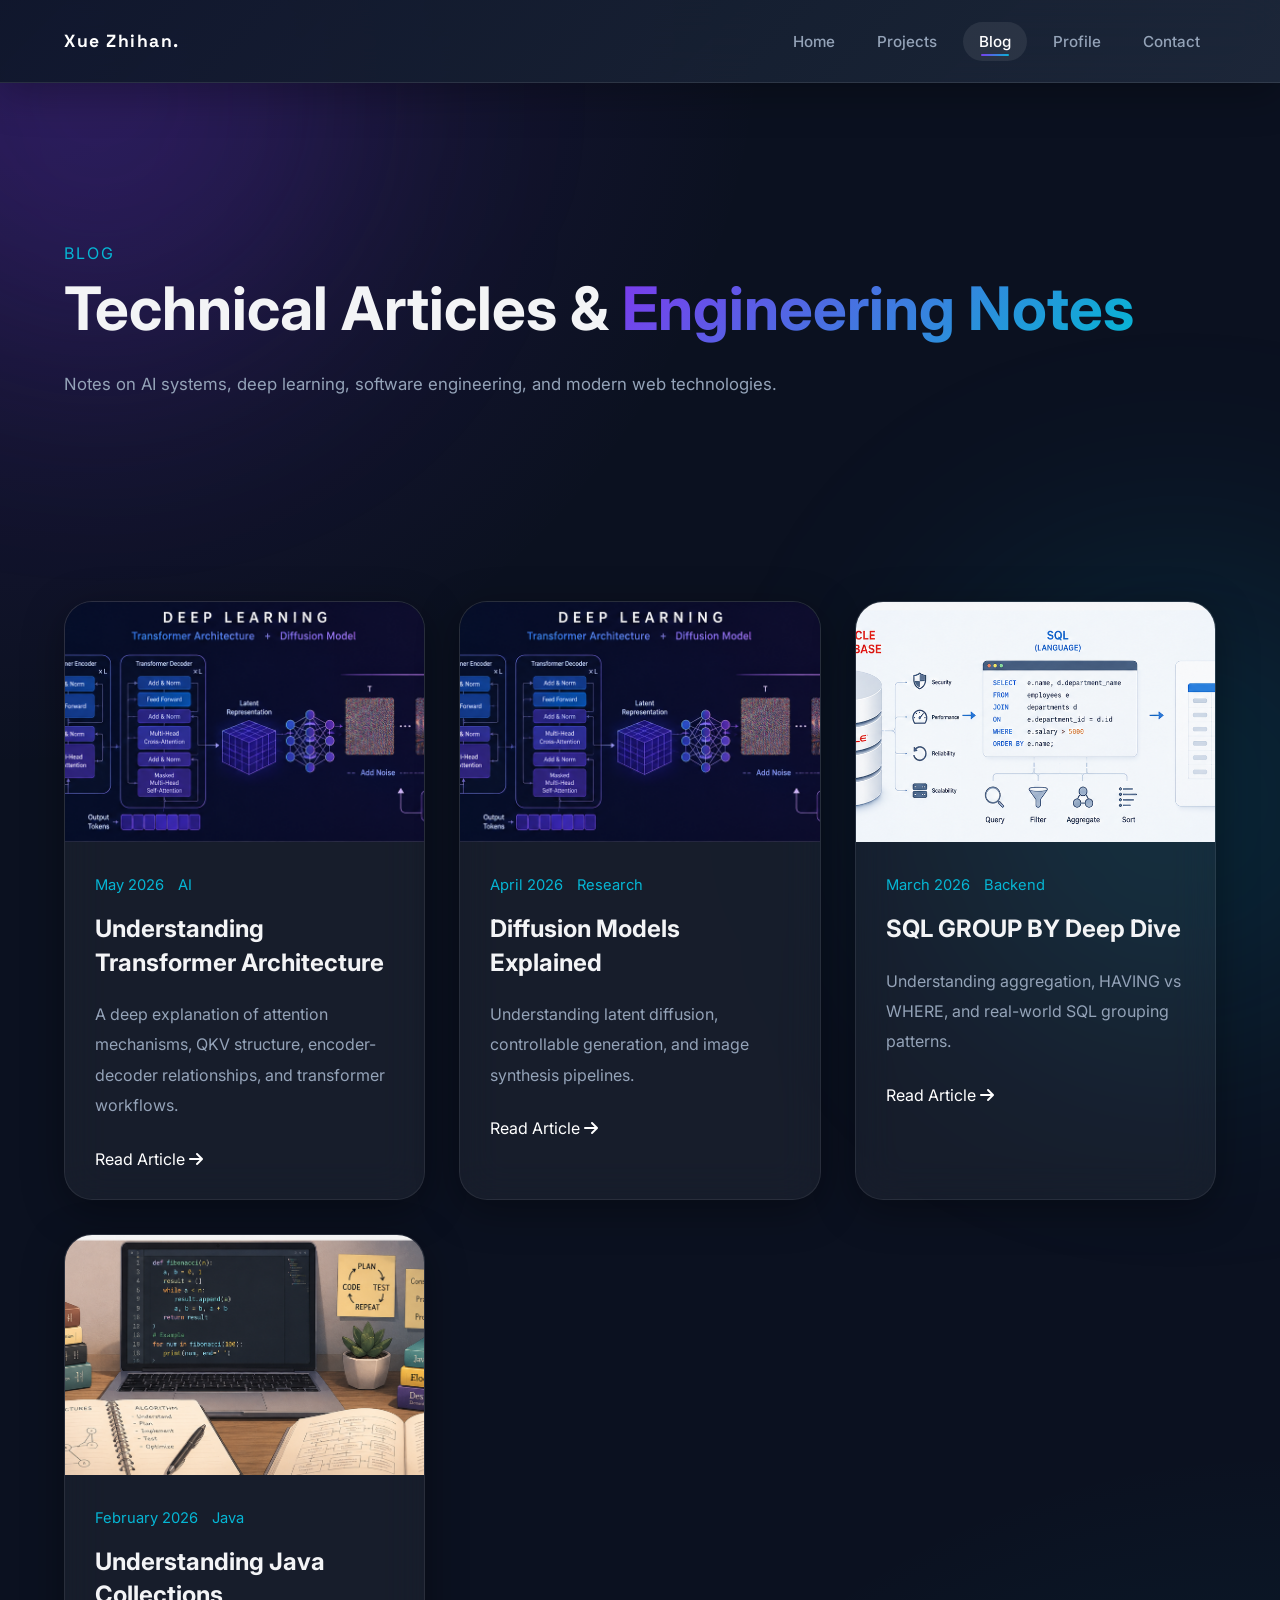
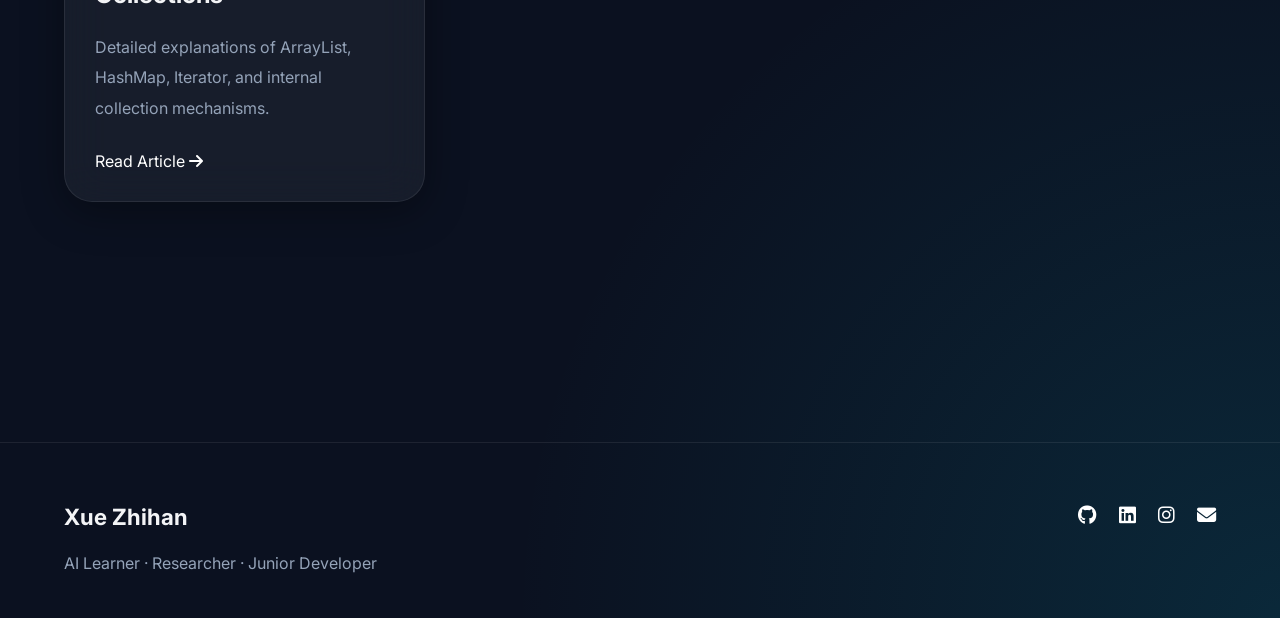
==== commit bb79cc33: "0515 merge local and remote changes, local update images and text modification" ====
--- a/blog.html
+++ b/blog.html
@@ -153,7 +153,7 @@
                     AI可视化
                     深色代码编辑器
                     -->
-                    <img src="assets/images/blog/blog1.jpg"
+                    <img src="assets/images/blog/DL1.png"
                         alt="Transformer Blog">
 
                     <div class="blog-page-content">
@@ -201,7 +201,7 @@
                     AI生成图片
                     Diffusion可视化
                     -->
-                    <img src="assets/images/blog/blog2.jpg"
+                    <img src="assets/images/blog/DL1.png"
                         alt="Diffusion Blog">
 
                     <div class="blog-page-content">
@@ -245,7 +245,7 @@
                     深色代码桌面
                     SQL可视化
                     -->
-                    <img src="assets/images/blog/blog3.jpg"
+                    <img src="assets/images/blog/db1.png"
                         alt="SQL Blog">
 
                     <div class="blog-page-content">
@@ -289,7 +289,7 @@
                     Java开发环境
                     IDE深色主题
                     -->
-                    <img src="assets/images/blog/blog4.jpg"
+                    <img src="assets/images/blog/sample4.png"
                         alt="Java Blog">
 
                     <div class="blog-page-content">
